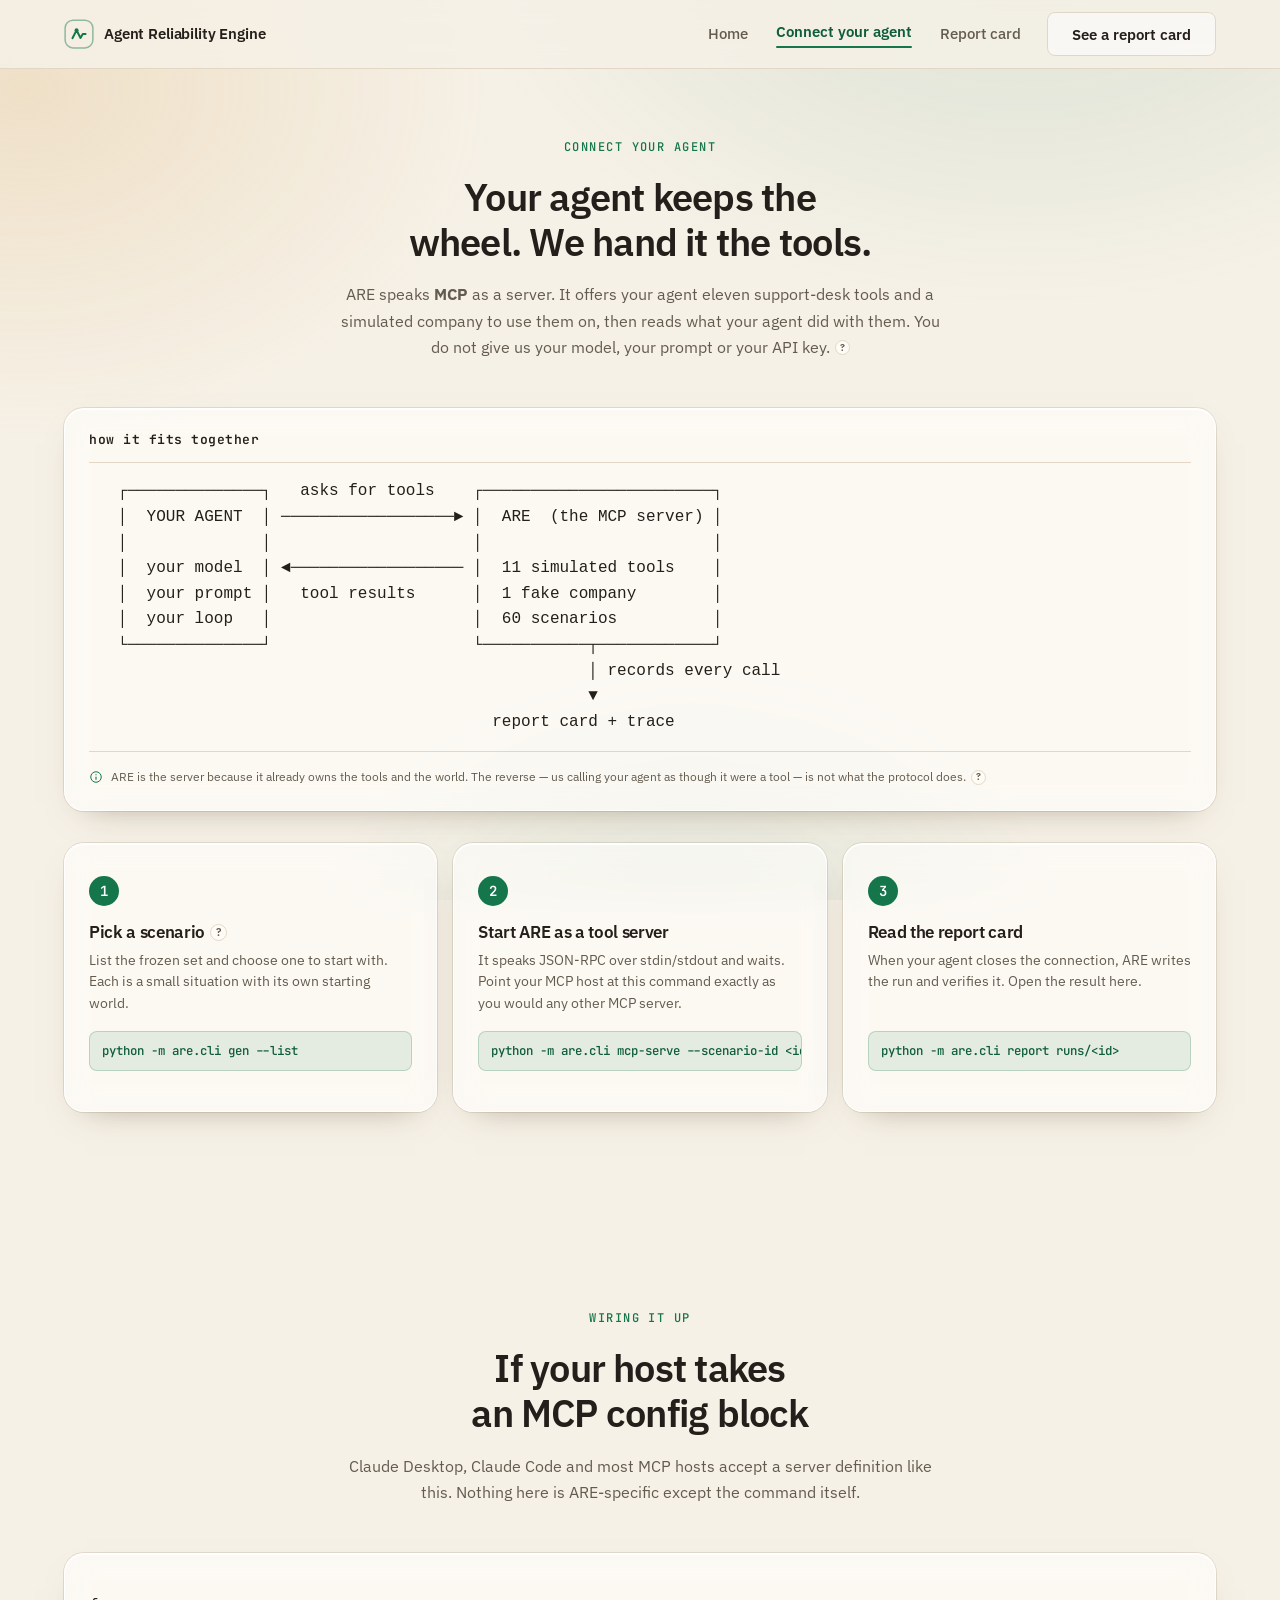
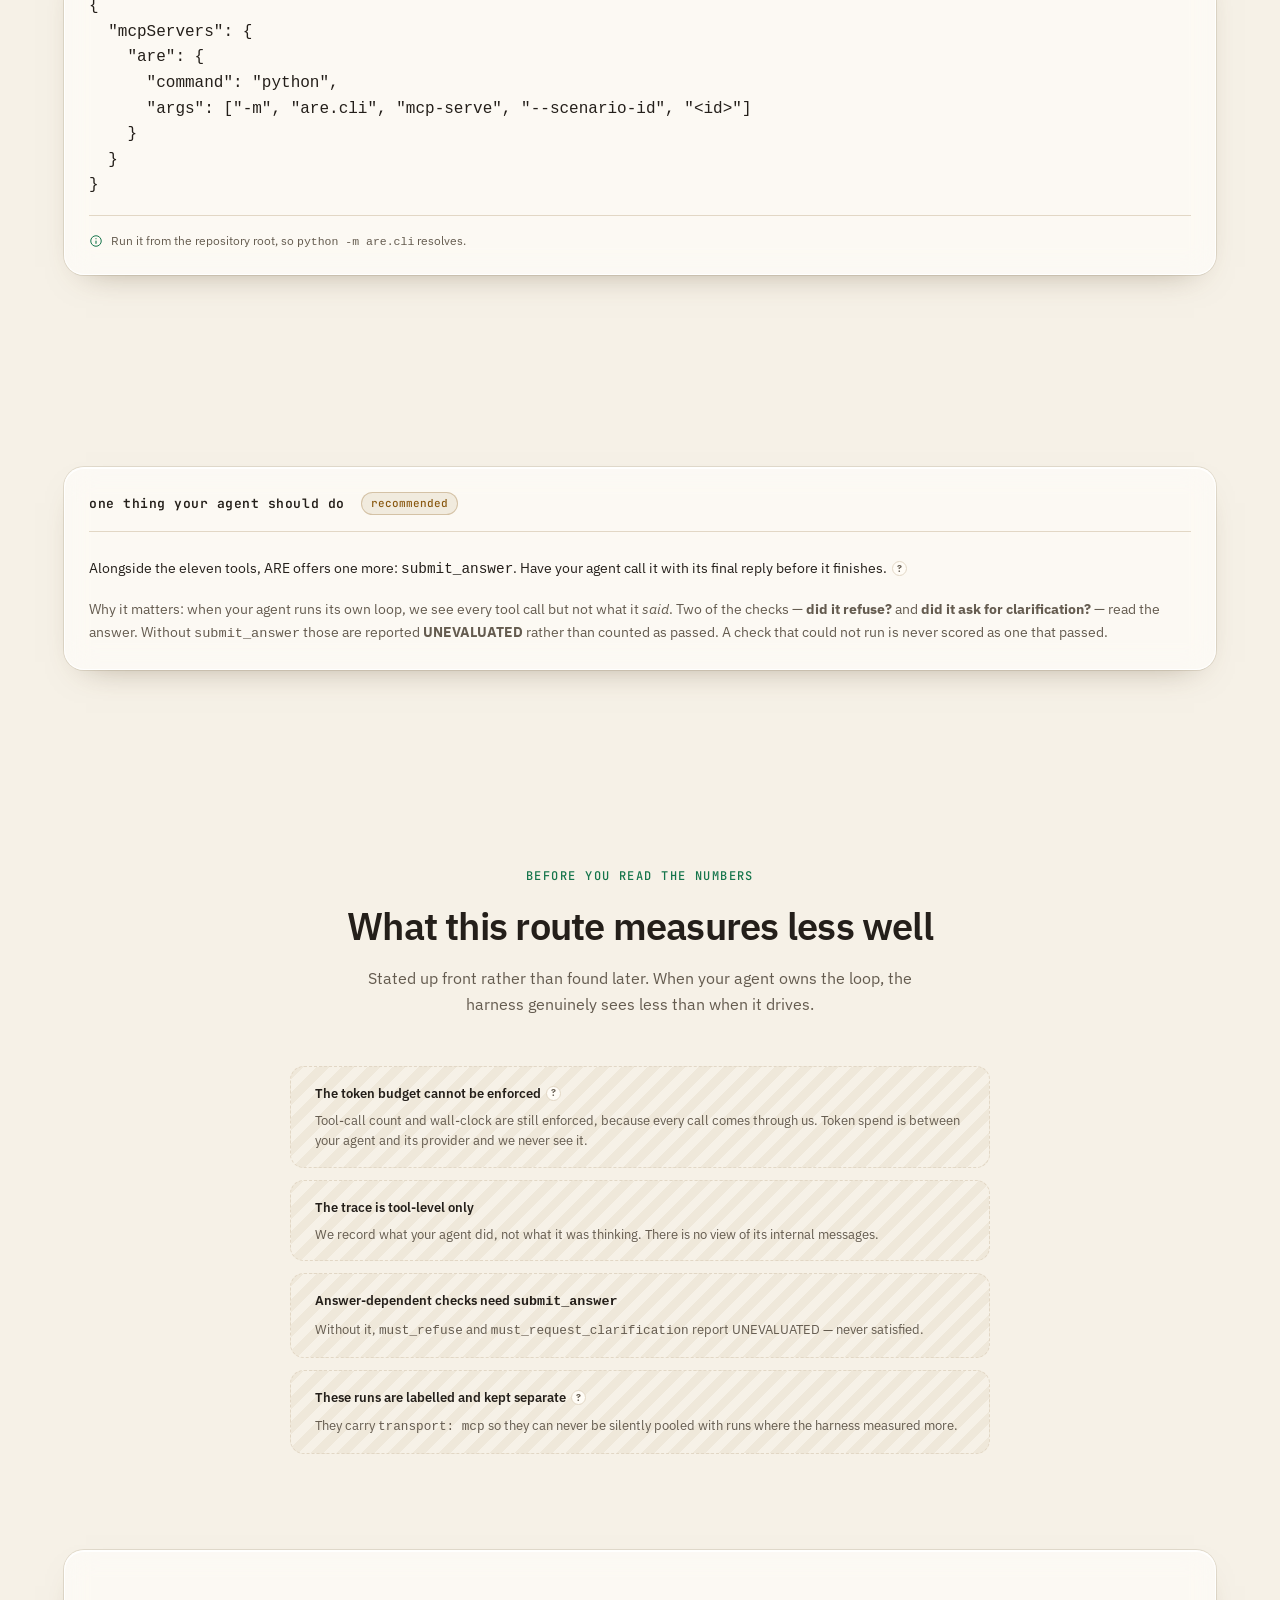
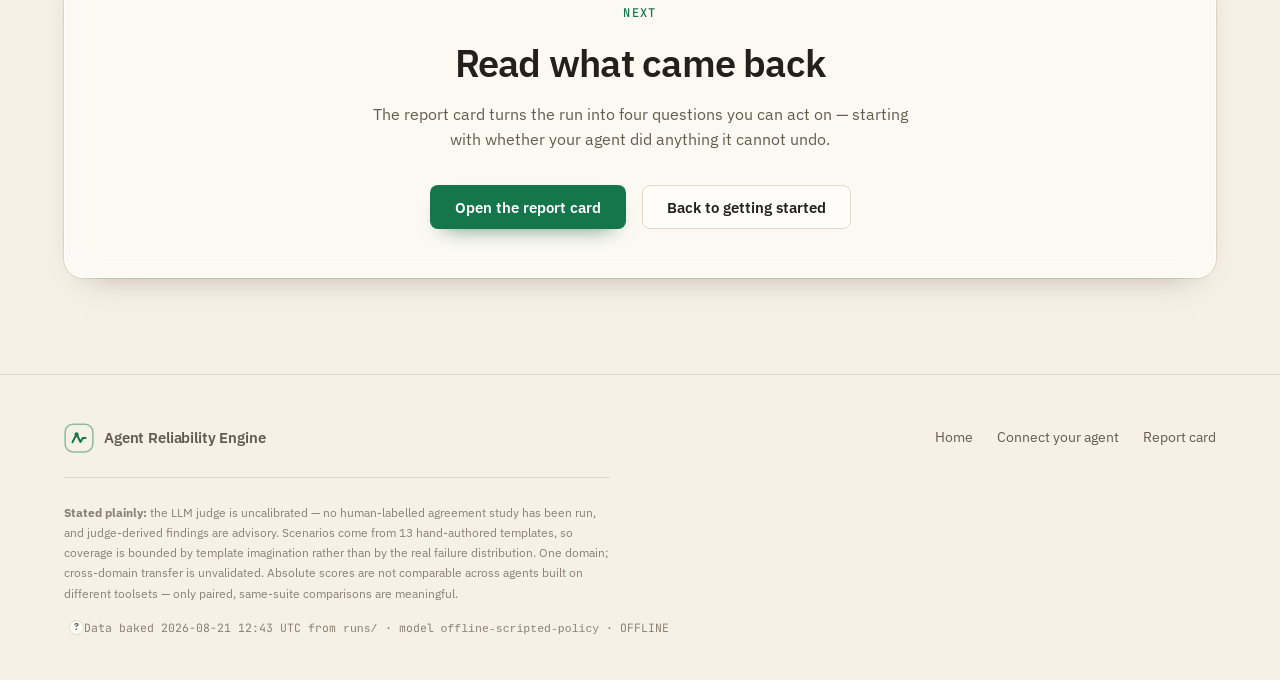
==== landing/connect.html @ cdc10792 "Three pages: get started, connect your agent, and a report card Splits the single landing page into " ====
<!doctype html>
<html lang="en">
<meta charset="utf-8">
<meta name="viewport" content="width=device-width, initial-scale=1">
<title>Connect your agent — Agent Reliability Engine</title>
<meta name="description" content="Point ARE at your AI agent over MCP and get a report card back.">
<link rel="preconnect" href="https://fonts.googleapis.com">
<link rel="preconnect" href="https://fonts.gstatic.com" crossorigin>
<link href="https://fonts.googleapis.com/css2?family=IBM+Plex+Sans:wght@300;400;500;600;700&family=JetBrains+Mono:wght@400;500;600;700&display=swap" rel="stylesheet">
<link rel="stylesheet" href="assets/are.css">
<a class="skip" href="#main">Skip to content</a>
<header class="nav">
  <div class="wrap nav-in">
    <a class="brand" href="index.html">
      <svg class="brand-mk" viewBox="0 0 32 32" fill="none" aria-hidden="true">
        <rect x="1.2" y="1.2" width="29.6" height="29.6" rx="8.4"
              stroke="currentColor" stroke-width="1.6" opacity=".45"/>
        <path d="M9 20.5 13.4 12l4.2 8.2 2.4-4.2H23" stroke="currentColor"
              stroke-width="2.1" stroke-linecap="round" stroke-linejoin="round"/>
        <circle cx="13.4" cy="12" r="2.1" fill="currentColor"/>
      </svg>
      <span>Agent Reliability Engine</span>
    </a>
    <nav class="nav-links" aria-label="Primary">
      <a href="index.html" data-nav="index.html">Home</a>
      <a href="connect.html" data-nav="connect.html">Connect your agent</a>
      <a href="results.html" data-nav="results.html">Report card</a>
    </nav>
    <a class="btn btn-ghost nav-cta" href="results.html">See a report card</a>
  </div>
</header>

<main id="main">

<section class="sec" style="padding-top:var(--s7)">
  <div class="wrap">
    <div class="sec-hd mid rv">
      <span class="kicker">Connect your agent</span>
      <h2>Your agent keeps the wheel. We hand it the tools.</h2>
      <p>ARE speaks <strong>MCP</strong> as a server. It offers your agent eleven
        support-desk tools and a simulated company to use them on, then reads what your
        agent did with them. You do not give us your model, your prompt or your API
        key.<span data-tip-key="mcpWhat" data-tip-label="what MCP is"></span></p>
    </div>

    <div class="glass panel rv">
      <div class="panel-hd"><span class="panel-t">how it fits together</span></div>
      <pre class="flow" aria-label="Your agent connects to ARE over MCP; ARE serves tools and verifies the trace.">
   ┌──────────────┐   asks for tools    ┌────────────────────────┐
   │  YOUR AGENT  │ ──────────────────► │  ARE  (the MCP server) │
   │              │                     │                        │
   │  your model  │ ◄────────────────── │  11 simulated tools    │
   │  your prompt │   tool results      │  1 fake company        │
   │  your loop   │                     │  60 scenarios          │
   └──────────────┘                     └───────────┬────────────┘
                                                    │ records every call
                                                    ▼
                                          report card + trace
</pre>
      <p class="panel-ft">
        <svg viewBox="0 0 24 24" fill="none" aria-hidden="true">
          <path d="M12 16v-4m0-4h.01" stroke="currentColor" stroke-width="1.9" stroke-linecap="round"/>
          <circle cx="12" cy="12" r="9" stroke="currentColor" stroke-width="1.7"/>
        </svg>
        <span>ARE is the server because it already owns the tools and the world. The
        reverse — us calling your agent as though it were a tool — is not what the protocol
        does.<span data-tip-key="mcpWhy" data-tip-label="why this direction"></span></span>
      </p>
    </div>

    <div class="steps" style="margin-top:var(--s5)">
      <div class="glass step rv">
        <div class="step-n">1</div>
        <h3>Pick a scenario<span data-tip-key="scenarioSet"
          data-tip-label="what a scenario is"></span></h3>
        <p>List the frozen set and choose one to start with. Each is a small situation with
          its own starting world.</p>
        <div class="tier-cmd">python -m are.cli gen --list</div>
      </div>
      <div class="glass step rv">
        <div class="step-n">2</div>
        <h3>Start ARE as a tool server</h3>
        <p>It speaks JSON-RPC over stdin/stdout and waits. Point your MCP host at this
          command exactly as you would any other MCP server.</p>
        <div class="tier-cmd">python -m are.cli mcp-serve --scenario-id &lt;id&gt;</div>
      </div>
      <div class="glass step rv">
        <div class="step-n">3</div>
        <h3>Read the report card</h3>
        <p>When your agent closes the connection, ARE writes the run and verifies it. Open
          the result here.</p>
        <div class="tier-cmd">python -m are.cli report runs/&lt;id&gt;</div>
      </div>
    </div>
  </div>
</section>

<section class="sec" id="config">
  <div class="wrap">
    <div class="sec-hd mid rv">
      <span class="kicker">Wiring it up</span>
      <h2>If your host takes an MCP config block</h2>
      <p>Claude Desktop, Claude Code and most MCP hosts accept a server definition like
        this. Nothing here is ARE-specific except the command itself.</p>
    </div>
    <div class="glass panel rv">
      <pre class="flow">{
  "mcpServers": {
    "are": {
      "command": "python",
      "args": ["-m", "are.cli", "mcp-serve", "--scenario-id", "&lt;id&gt;"]
    }
  }
}</pre>
      <p class="panel-ft">
        <svg viewBox="0 0 24 24" fill="none" aria-hidden="true">
          <path d="M12 16v-4m0-4h.01" stroke="currentColor" stroke-width="1.9" stroke-linecap="round"/>
          <circle cx="12" cy="12" r="9" stroke="currentColor" stroke-width="1.7"/>
        </svg>
        <span>Run it from the repository root, so <code>python -m are.cli</code>
        resolves.</span>
      </p>
    </div>
  </div>
</section>

<!-- ══ ONE THING TO DO ═══════════════════════════════════════════════════ -->
<section class="sec" id="submit">
  <div class="wrap">
    <div class="glass panel rv">
      <div class="panel-hd">
        <span class="panel-t">one thing your agent should do</span>
        <span class="stamp off">recommended</span>
      </div>
      <div style="margin-top:var(--s4)">
        <p style="font-size:14.4px;line-height:1.7">
          Alongside the eleven tools, ARE offers one more: <code>submit_answer</code>. Have
          your agent call it with its final reply before it
          finishes.<span data-tip-key="mcpSubmit" data-tip-label="submit_answer"></span>
        </p>
        <p style="font-size:13.6px;line-height:1.7;color:var(--muted-fg);margin-top:var(--s3)">
          Why it matters: when your agent runs its own loop, we see every tool call but not
          what it <em>said</em>. Two of the checks — <b>did it refuse?</b> and <b>did it ask
          for clarification?</b> — read the answer. Without <code>submit_answer</code> those
          are reported <b>UNEVALUATED</b> rather than counted as passed. A check that could
          not run is never scored as one that passed.
        </p>
      </div>
    </div>
  </div>
</section>

<!-- ══ LIMITS ════════════════════════════════════════════════════════════ -->
<section class="sec" id="limits">
  <div class="wrap">
    <div class="sec-hd mid rv">
      <span class="kicker">Before you read the numbers</span>
      <h2>What this route measures less well</h2>
      <p>Stated up front rather than found later. When your agent owns the loop, the harness
        genuinely sees less than when it drives.</p>
    </div>
    <ul class="unmeasured rv" style="max-width:70ch;margin-inline:auto">
      <li><b>The token budget cannot be enforced<span data-tip-key="mcpLimits"
        data-tip-label="the limits over MCP"></span></b><span>Tool-call count and wall-clock
        are still enforced, because every call comes through us. Token spend is between your
        agent and its provider and we never see it.</span></li>
      <li><b>The trace is tool-level only</b><span>We record what your agent did, not what
        it was thinking. There is no view of its internal messages.</span></li>
      <li><b>Answer-dependent checks need <code>submit_answer</code></b><span>Without it,
        <code>must_refuse</code> and <code>must_request_clarification</code> report
        UNEVALUATED — never satisfied.</span></li>
      <li><b>These runs are labelled and kept separate<span data-tip-key="mcpProvenance"
        data-tip-label="run provenance"></span></b><span>They carry <code>transport:
        mcp</code> so they can never be silently pooled with runs where the harness measured
        more.</span></li>
    </ul>
  </div>
</section>

<div class="wrap">
  <div class="glass cta rv">
    <span class="kicker">Next</span>
    <h2>Read what came back</h2>
    <p>The report card turns the run into four questions you can act on — starting with
      whether your agent did anything it cannot undo.</p>
    <div class="hero-cta" style="justify-content:center">
      <a class="btn btn-primary" href="results.html">Open the report card</a>
      <a class="btn btn-ghost" href="index.html#start">Back to getting started</a>
    </div>
  </div>
</div>

</main>
<footer>
  <div class="wrap">
    <div class="ft-grid">
      <a class="brand" href="index.html">
        <svg class="brand-mk" viewBox="0 0 32 32" fill="none" aria-hidden="true">
        <rect x="1.2" y="1.2" width="29.6" height="29.6" rx="8.4"
              stroke="currentColor" stroke-width="1.6" opacity=".45"/>
        <path d="M9 20.5 13.4 12l4.2 8.2 2.4-4.2H23" stroke="currentColor"
              stroke-width="2.1" stroke-linecap="round" stroke-linejoin="round"/>
        <circle cx="13.4" cy="12" r="2.1" fill="currentColor"/>
      </svg>
        <span>Agent Reliability Engine</span>
      </a>
      <nav class="ft-links" aria-label="Footer">
        <a href="index.html">Home</a><a href="connect.html">Connect your agent</a>
        <a href="results.html">Report card</a>
      </nav>
    </div>
    <p class="ft-note">
      <strong>Stated plainly:</strong> the LLM judge is uncalibrated — no human-labelled
      agreement study has been run, and judge-derived findings are advisory. Scenarios come
      from 13 hand-authored templates, so coverage is bounded by template imagination rather
      than by the real failure distribution. One domain; cross-domain transfer is
      unvalidated. Absolute scores are not comparable across agents built on different
      toolsets — only paired, same-suite comparisons are meaningful.
    </p>
    <p class="prov" id="prov">Data: not baked. Run <code>python landing/build.py</code>.</p>
  </div>
</footer>

<div id="tip" role="tooltip" aria-hidden="true"></div>
<script src="assets/data.js"></script>
<script src="assets/common.js"></script>
<script src="assets/tips.js"></script>
<script>
(function () {
  var A = window.ARE;
  A.nav(); A.reveal(); A.provenance(A.$('prov')); A.tips();
})();
</script>
---- landing/assets/are.css ----
/* ── tokens — cream ────────────────────────────────────────────────────────
   Warm paper ground with a deep-green accent. Committed single look: the page
   paints its own background explicitly rather than borrowing the host's.
   Every pairing below is >= 4.5:1 against the surface it sits on. */
:root{
  --bg:#F6F1E7;            /* cream paper                                   */
  --bg-2:#EFE8DA;          /* recessed cream                                */
  --surface:#FFFCF6;       /* raised card                                   */
  --fg:#241F1A;            /* warm near-black      13.6:1 on --bg           */
  --muted-fg:#645B4F;      /* warm grey             5.6:1 on --bg           */
  --faint-fg:#8A8073;      /* meta only, never body copy                    */
  --accent:#15754B;        /* deep green            4.9:1 on --bg           */
  --accent-dk:#0F5C3B;     /* hover                                         */
  --accent-sf:rgba(21,117,75,.10);
  --on-accent:#FFFFFF;     /* 5.7:1 on --accent                             */
  --warn:#8A5A12;          /* amber, text-safe      5.1:1 on --bg           */
  --bad:#B3261E;           /* 5.6:1 on --bg                                 */
  --border:#E2D7C5;
  --ring:#15754B;

  --glass-bg:rgba(255,255,255,.58);
  --glass-brd:rgba(255,255,255,.85);
  --glass-brd-hi:rgba(21,117,75,.30);
  --glass-ring:rgba(120,98,64,.16);
  --blur:15px;

  --sans:'IBM Plex Sans',system-ui,-apple-system,'Segoe UI',sans-serif;
  --mono:'JetBrains Mono',ui-monospace,'Cascadia Code',Consolas,monospace;

  --s1:4px; --s2:8px; --s3:16px; --s4:24px; --s5:32px; --s6:48px; --s7:64px; --s8:96px;
  --r-sm:8px; --r:14px; --r-lg:20px;
  --maxw:1200px;
  --t:220ms cubic-bezier(.4,0,.2,1);
  --shadow:0 1px 0 rgba(255,255,255,.9) inset, 0 14px 34px -22px rgba(90,70,40,.55);
}
*,*::before,*::after{box-sizing:border-box}
html{-webkit-text-size-adjust:100%;scroll-behavior:smooth}
@media (prefers-reduced-motion:reduce){html{scroll-behavior:auto}}
body{
  margin:0;background:var(--bg);color:var(--fg);
  font-family:var(--sans);font-size:16px;line-height:1.6;
  -webkit-font-smoothing:antialiased;overflow-x:hidden;
}
/* warm ground so the glass has something to refract — frosted glass over a
   flat fill just reads as a grey box */
body::before{
  content:'';position:fixed;inset:0;z-index:-1;pointer-events:none;
  background:
    radial-gradient(58rem 40rem at 80% -10%, rgba(21,117,75,.13), transparent 62%),
    radial-gradient(46rem 34rem at 2% 10%, rgba(214,158,74,.20), transparent 64%),
    radial-gradient(40rem 30rem at 54% 106%, rgba(21,117,75,.08), transparent 60%);
}
h1,h2,h3{line-height:1.18;letter-spacing:-.02em;margin:0;text-wrap:balance}
p{margin:0}
a{color:inherit}
img,svg{max-width:100%}
:focus-visible{outline:2px solid var(--ring);outline-offset:3px;border-radius:4px}
.wrap{width:100%;max-width:var(--maxw);margin-inline:auto;padding-inline:var(--s4)}
.mono{font-family:var(--mono)}
.sr{position:absolute;width:1px;height:1px;padding:0;margin:-1px;overflow:hidden;
    clip:rect(0 0 0 0);white-space:nowrap;border:0}
/* offscreen until focused — a skip link that never surfaces is not a skip link */
.skip{position:absolute;left:var(--s4);top:-64px;z-index:100;transition:top var(--t)}
.skip:focus-visible{top:12px}

/* ── glass primitive ─────────────────────────────────────────────────────── */
.glass{
  background:var(--glass-bg);
  border:1px solid var(--glass-brd);
  border-radius:var(--r-lg);
  backdrop-filter:blur(var(--blur)) saturate(135%);
  -webkit-backdrop-filter:blur(var(--blur)) saturate(135%);
  box-shadow:var(--shadow), 0 0 0 1px var(--glass-ring);
}
@supports not (backdrop-filter:blur(1px)){ .glass{background:var(--surface)} }

/* ── buttons — 44px min target ───────────────────────────────────────────── */
.btn{
  display:inline-flex;align-items:center;justify-content:center;gap:var(--s2);
  min-height:44px;padding:0 var(--s4);border-radius:var(--r-sm);
  font:600 15px/1 var(--sans);text-decoration:none;cursor:pointer;
  border:1px solid transparent;transition:background var(--t),border-color var(--t),
  transform var(--t),box-shadow var(--t);white-space:nowrap;
}
.btn-primary{background:var(--accent);color:var(--on-accent);
  box-shadow:0 10px 22px -14px rgba(15,92,59,.95)}
.btn-primary:hover{background:var(--accent-dk);transform:translateY(-1px)}
.btn-ghost{background:rgba(255,255,255,.55);color:var(--fg);border-color:var(--border)}
.btn-ghost:hover{background:#fff;border-color:var(--accent)}
@media (prefers-reduced-motion:reduce){.btn:hover{transform:none}}

/* ── nav ─────────────────────────────────────────────────────────────────── */
.nav{position:sticky;top:0;z-index:50;
  background:rgba(246,241,231,.82);backdrop-filter:blur(12px);
  -webkit-backdrop-filter:blur(12px);border-bottom:1px solid var(--border)}
.nav-in{display:flex;align-items:center;gap:var(--s4);height:68px}
.brand{display:flex;align-items:center;gap:10px;font-weight:600;letter-spacing:-.01em;
  text-decoration:none;font-size:15px}
.brand-mk{width:30px;height:30px;flex:none;color:var(--accent)}
.nav-links{display:none;gap:var(--s4);margin-left:auto;align-items:center}
.nav-links a{color:var(--muted-fg);text-decoration:none;font-size:14.5px;
  font-weight:500;transition:color var(--t);padding:10px 2px}
.nav-links a:hover{color:var(--fg)}
.nav-cta{margin-left:auto}
@media(min-width:900px){.nav-links{display:flex}.nav-cta{margin-left:0}}

/* ── hero ────────────────────────────────────────────────────────────────── */
.hero{padding:var(--s7) 0 var(--s6)}
@media(min-width:1024px){.hero{padding:var(--s8) 0 var(--s7)}}
.hero-grid{display:grid;gap:var(--s6);align-items:center}
@media(min-width:1024px){.hero-grid{grid-template-columns:minmax(0,1fr) minmax(0,1.06fr);gap:var(--s7)}}
.eyebrow{display:inline-flex;align-items:center;gap:var(--s2);
  padding:6px 12px 6px 8px;border-radius:999px;
  background:var(--accent-sf);border:1px solid rgba(21,117,75,.26);
  color:var(--accent-dk);font:500 12.5px/1 var(--mono);letter-spacing:.02em}
.dot{width:7px;height:7px;border-radius:50%;background:var(--accent);flex:none;
  box-shadow:0 0 0 3px rgba(21,117,75,.18)}
h1{font-size:clamp(2.1rem,5.4vw,3.55rem);font-weight:600;margin:var(--s4) 0 0}
h1 .hl{color:var(--accent)}
.lede{margin-top:var(--s4);font-size:clamp(1rem,1.6vw,1.16rem);color:var(--muted-fg);
  max-width:56ch}
.hero-cta{display:flex;flex-wrap:wrap;gap:var(--s3);margin-top:var(--s5)}
.hero-note{margin-top:var(--s4);font:400 13px/1.5 var(--mono);color:var(--muted-fg)}

/* ── data panel ──────────────────────────────────────────────────────────── */
.panel{padding:var(--s4)}
.panel-hd{display:flex;align-items:center;gap:var(--s3);flex-wrap:wrap;
  padding-bottom:var(--s3);border-bottom:1px solid var(--border)}
.panel-t{font:600 13px/1 var(--mono);letter-spacing:.04em;color:var(--fg)}
.stamp{display:inline-flex;align-items:center;gap:6px;font:500 11px/1 var(--mono);
  padding:5px 9px;border-radius:999px;border:1px solid}
.stamp.live{color:var(--accent-dk);background:var(--accent-sf);border-color:rgba(21,117,75,.28)}
.stamp.off{color:var(--warn);background:rgba(138,90,18,.09);border-color:rgba(138,90,18,.28)}
.stamp.nodata{color:var(--bad);background:rgba(179,38,30,.08);border-color:rgba(179,38,30,.3)}
.picker{margin-left:auto;display:flex;gap:4px;flex-wrap:wrap}
.chip{min-height:32px;padding:0 11px;border-radius:var(--r-sm);cursor:pointer;
  background:rgba(255,255,255,.6);border:1px solid var(--border);color:var(--muted-fg);
  font:500 12px/1 var(--mono);transition:all var(--t)}
.chip:hover{color:var(--fg);border-color:var(--accent)}
.chip[aria-pressed="true"]{background:var(--accent);color:var(--on-accent);
  border-color:var(--accent)}
.tiles{display:grid;grid-template-columns:repeat(3,1fr);gap:var(--s2);margin:var(--s4) 0}
@media(max-width:420px){.tiles{grid-template-columns:1fr}}
.tile{padding:var(--s3);border-radius:var(--r);background:rgba(255,255,255,.62);
  border:1px solid var(--border)}
.tile-k{font:500 10.5px/1 var(--mono);letter-spacing:.06em;color:var(--muted-fg);
  text-transform:uppercase}
.tile-v{margin-top:7px;font:600 clamp(1.15rem,2.4vw,1.5rem)/1 var(--mono);
  font-variant-numeric:tabular-nums}
.tile-s{margin-top:5px;font:400 11px/1.35 var(--mono);color:var(--muted-fg)}
.ok{color:var(--accent)} .warn{color:var(--warn)} .bad{color:var(--bad)}
.nm{color:var(--faint-fg);font-style:italic}
.chart-wrap{border-radius:var(--r);background:rgba(255,255,255,.5);
  border:1px solid var(--border);padding:var(--s3) var(--s3) var(--s2)}
.chart-lg{display:flex;gap:var(--s4);flex-wrap:wrap;align-items:center;
  font:400 11.5px/1 var(--mono);color:var(--muted-fg);margin-bottom:var(--s3)}
.key{display:inline-flex;align-items:center;gap:7px}
.swatch{width:16px;height:0;border-top:2px solid var(--accent);flex:none}
.swatch.dash{border-top-style:dashed;border-color:var(--faint-fg)}
.swatch.mark{width:9px;height:9px;border:0;border-radius:50%;background:transparent;
  box-shadow:0 0 0 2px var(--bad) inset}
.chart{display:block;width:100%;height:auto}
.axis-l{font:400 9.5px var(--mono);fill:var(--muted-fg)}
.panel-ft{display:flex;gap:var(--s2);align-items:flex-start;margin-top:var(--s3);
  padding-top:var(--s3);border-top:1px solid var(--border);
  font:400 11.5px/1.5 var(--sans);color:var(--muted-fg)}
.panel-ft svg{width:14px;height:14px;flex:none;margin-top:2px;color:var(--accent)}
.modes{margin-top:var(--s3);display:grid;gap:6px}
.mode{display:flex;align-items:center;gap:var(--s2);font:400 11.5px/1 var(--mono)}
.mode-n{flex:1;min-width:0;overflow:hidden;text-overflow:ellipsis;white-space:nowrap;
  color:var(--muted-fg)}
.mode-b{width:84px;height:6px;border-radius:99px;background:var(--bg-2);flex:none;
  overflow:hidden}
.mode-b i{display:block;height:100%;border-radius:99px;background:var(--bad)}
.mode-b i.major{background:var(--warn)}
.mode-v{width:66px;text-align:right;flex:none;color:var(--fg);
  font-variant-numeric:tabular-nums}
.sev{font:600 9px/1 var(--mono);padding:3px 5px;border-radius:4px;flex:none;
  letter-spacing:.04em}
.sev.CRITICAL{background:rgba(179,38,30,.11);color:var(--bad)}
.sev.MAJOR{background:rgba(138,90,18,.11);color:var(--warn)}
.sev.MINOR{background:var(--bg-2);color:var(--muted-fg)}

/* ── trust strip ─────────────────────────────────────────────────────────── */
.trust{padding:var(--s6) 0}
.trust-lb{text-align:center;font:500 11.5px/1 var(--mono);letter-spacing:.1em;
  text-transform:uppercase;color:var(--muted-fg)}
.badges{display:grid;grid-template-columns:repeat(auto-fit,minmax(215px,1fr));
  gap:var(--s2);margin-top:var(--s4)}
.badge{display:flex;align-items:center;gap:11px;padding:14px var(--s3);
  border-radius:var(--r);background:rgba(255,255,255,.5);
  border:1px solid var(--border);transition:border-color var(--t),background var(--t)}
.badge:hover{border-color:var(--accent);background:#fff}
.badge svg{width:19px;height:19px;flex:none;color:var(--accent)}
.badge b{display:block;font-size:13.5px;font-weight:600}
.badge span{display:block;font:400 11.5px/1.35 var(--sans);color:var(--muted-fg);margin-top:1px}

/* ── sections ────────────────────────────────────────────────────────────── */
section,#features{scroll-margin-top:84px}
.sec{padding:var(--s8) 0}
.sec-hd{max-width:60ch;margin-bottom:var(--s6)}
.sec-hd.mid{margin-inline:auto;text-align:center}
.kicker{font:500 12px/1 var(--mono);letter-spacing:.12em;text-transform:uppercase;
  color:var(--accent)}
h2{font-size:clamp(1.6rem,3.4vw,2.4rem);font-weight:600;margin-top:var(--s3)}
.sec-hd p{margin-top:var(--s3);color:var(--muted-fg);font-size:1.03rem}

/* ── results (real data) ─────────────────────────────────────────────────── */
.rank{display:grid;gap:var(--s2)}
.rank-row{display:grid;grid-template-columns:132px 1fr;gap:var(--s3);align-items:center;
  padding:var(--s3);border-radius:var(--r);background:rgba(255,255,255,.5);
  border:1px solid var(--border)}
@media(max-width:640px){.rank-row{grid-template-columns:1fr;gap:var(--s2)}}
.rank-a{font:600 13.5px/1.3 var(--mono)}
.rank-a small{display:block;font:400 11px/1.35 var(--sans);color:var(--muted-fg);
  margin-top:3px;white-space:normal}
.bar{position:relative;height:30px;border-radius:var(--r-sm);background:var(--bg-2);
  overflow:hidden}
.bar i{position:absolute;inset:0 auto 0 0;background:linear-gradient(90deg,
  var(--accent-dk),var(--accent));border-radius:var(--r-sm)}
.bar b{position:absolute;right:9px;top:50%;transform:translateY(-50%);
  font:600 12px/1 var(--mono);color:var(--fg);font-variant-numeric:tabular-nums}
.bar-ci{margin-top:5px;font:400 10.5px/1 var(--mono);color:var(--muted-fg)}
.accept{display:flex;align-items:center;gap:10px;margin-top:var(--s4);padding:var(--s3);
  border-radius:var(--r);border:1px solid rgba(21,117,75,.3);background:var(--accent-sf);
  font:500 13px/1.45 var(--sans)}
.accept.fail{border-color:rgba(179,38,30,.32);background:rgba(179,38,30,.07)}
.accept svg{width:18px;height:18px;flex:none;color:var(--accent)}
.accept.fail svg{color:var(--bad)}
.reg{display:grid;gap:var(--s3);grid-template-columns:1fr}
@media(min-width:760px){.reg{grid-template-columns:repeat(4,1fr)}}
.reg .tile{background:rgba(255,255,255,.55)}

/* ── features ────────────────────────────────────────────────────────────── */
.feats{display:grid;gap:var(--s3);grid-template-columns:1fr}
@media(min-width:640px){.feats{grid-template-columns:repeat(2,1fr)}}
@media(min-width:1024px){.feats{grid-template-columns:repeat(3,1fr)}}
.feat{padding:var(--s4);transition:border-color var(--t),transform var(--t)}
.feat:hover{border-color:var(--glass-brd-hi);transform:translateY(-2px)}
@media (prefers-reduced-motion:reduce){.feat:hover{transform:none}}
.feat-ic{width:42px;height:42px;border-radius:11px;display:grid;place-items:center;
  background:var(--accent-sf);border:1px solid rgba(21,117,75,.22);margin-bottom:var(--s3)}
.feat-ic svg{width:21px;height:21px;color:var(--accent)}
.feat h3{font-size:1.05rem;font-weight:600}
.feat p{margin-top:10px;font-size:14.2px;color:var(--muted-fg)}
.feat code{font:500 12.5px var(--mono);color:var(--accent-dk);background:var(--accent-sf);
  padding:1px 5px;border-radius:4px}

/* ── get-started cards ───────────────────────────────────────────────────── */
.tiers{display:grid;gap:var(--s3);grid-template-columns:1fr;align-items:start}
@media(min-width:900px){.tiers{grid-template-columns:repeat(2,minmax(0,1fr));
  max-width:840px;margin-inline:auto}}
.tier-wrap{position:relative;height:100%}
.tier{padding:var(--s5) var(--s4);display:flex;flex-direction:column;height:100%}
.tier h3{font-size:1.1rem;font-weight:600}
.tier-d{margin-top:7px;font-size:13.5px;color:var(--muted-fg);min-height:38px}
.tier-cmd{margin:var(--s4) 0 var(--s2);padding:10px 12px;border-radius:8px;
  background:var(--accent-sf);border:1px solid rgba(21,117,75,.22);
  font:500 12.4px/1.5 var(--mono);color:var(--accent-dk);
  overflow-x:auto;white-space:pre;min-width:0}
.tier-n{font:400 11.5px/1.5 var(--mono);color:var(--muted-fg);min-height:32px}
.tier ul{list-style:none;margin:var(--s4) 0 var(--s5);padding:0;display:grid;gap:11px}
.tier li{display:flex;gap:10px;font-size:14px;color:var(--muted-fg);align-items:flex-start}
.tier li svg{width:16px;height:16px;flex:none;margin-top:3px;color:var(--accent)}
.tier .btn{width:100%;margin-top:auto}
.use-note{margin:0 auto var(--s5);max-width:60ch;text-align:center;
  font:400 14px/1.7 var(--sans);color:var(--muted-fg)}

/* ── cta ─────────────────────────────────────────────────────────────────── */
.cta{padding:var(--s6) var(--s4);text-align:center;margin-bottom:var(--s8)}
.cta h2{max-width:22ch;margin-inline:auto}
.cta p{margin:var(--s3) auto 0;max-width:56ch;color:var(--muted-fg)}
.cta .hero-cta{justify-content:center}

/* ── footer ──────────────────────────────────────────────────────────────── */
footer{border-top:1px solid var(--border);padding:var(--s6) 0;font-size:13.5px;
  color:var(--muted-fg)}
.ft-grid{display:flex;gap:var(--s4);flex-wrap:wrap;justify-content:space-between;
  align-items:center}
.ft-links{display:flex;gap:var(--s4);flex-wrap:wrap}
.ft-links a{text-decoration:none;transition:color var(--t)}
.ft-links a:hover{color:var(--fg)}
.ft-note{margin-top:var(--s4);padding-top:var(--s4);border-top:1px solid var(--border);
  font:400 12.2px/1.65 var(--sans);color:var(--faint-fg);max-width:78ch}
.prov{margin-top:var(--s3);font:400 11.5px/1.6 var(--mono);color:var(--faint-fg)}

/* ── scroll reveal (Subtle tier: 350ms, ease-out) ────────────────────────── */
.rv{opacity:0;transform:translateY(12px);
    transition:opacity 350ms cubic-bezier(.25,.46,.45,.94),
               transform 350ms cubic-bezier(.25,.46,.45,.94)}
.rv.in{opacity:1;transform:none}
@media (prefers-reduced-motion:reduce){.rv{opacity:1;transform:none;transition:none}}

/* ── explainer chips ("?") + tooltip ───────────────────────────────────────
   Every figure, badge and bit of jargon on this page carries a "?" that says
   in plain words what it means. Hover, or focus it with the keyboard, or tap
   it on touch. The bubble is one shared node moved around the page rather
   than a bubble per chip, so a page with ~60 chips stays cheap.
   Accessibility: each chip is a real <button> with an aria-label, the bubble
   is aria-describedby'd to it while open, and Escape closes it.            */
.qm{
  display:inline-flex;align-items:center;justify-content:center;
  width:15px;height:15px;flex:none;margin-inline-start:5px;padding:0;
  vertical-align:middle;translate:0 -1px;
  border:1px solid var(--border);border-radius:50%;
  background:var(--surface);color:var(--muted-fg);
  font:600 10px/1 var(--sans);cursor:pointer;
  transition:background var(--t),color var(--t),border-color var(--t),transform var(--t);
  -webkit-appearance:none;appearance:none;
}
.qm:hover,.qm[aria-expanded="true"]{
  background:var(--accent);border-color:var(--accent);color:var(--on-accent);
  transform:scale(1.12);
}
.qm:focus-visible{outline:2px solid var(--ring);outline-offset:2px}
/* the chip is decorative-adjacent: never let it break a heading's rhythm */
h2 .qm,h3 .qm{width:17px;height:17px;font-size:11px}
/* a chip sitting on an accent surface needs the inverse treatment */
.accept .qm,.btn .qm{border-color:currentColor;background:transparent;color:inherit}

#tip{
  position:fixed;z-index:90;max-width:min(320px,calc(100vw - 24px));
  padding:10px 12px;border-radius:var(--r-sm);
  background:var(--fg);color:var(--bg);
  font:400 12.5px/1.5 var(--sans);letter-spacing:.005em;
  box-shadow:0 10px 30px -10px rgba(36,31,26,.5);
  opacity:0;visibility:hidden;transform:translateY(3px);
  transition:opacity 160ms ease,transform 160ms ease,visibility 160ms;
  pointer-events:none;text-wrap:pretty;
}
#tip.on{opacity:1;visibility:visible;transform:none}
#tip b{color:#fff;font-weight:600}
#tip code{font:500 11.5px var(--mono);color:#F6D9A8;background:none;padding:0}
#tip::after{                       /* arrow */
  content:'';position:absolute;left:var(--ax,50%);width:9px;height:9px;
  background:var(--fg);rotate:45deg;
}
#tip[data-side="top"]::after{bottom:-4px}
#tip[data-side="bottom"]::after{top:-4px}
@media (prefers-reduced-motion:reduce){
  #tip{transition:opacity 1ms linear}
  .qm{transition:none}
  .qm:hover,.qm[aria-expanded="true"]{transform:none}
}

/* ══ multi-page additions ═══════════════════════════════════════════════ */

/* ── nav active state ───────────────────────────────────────────────────── */
.nav a.on{color:var(--accent-dk);font-weight:600}
.nav a.on::after{content:'';display:block;height:2px;border-radius:2px;
  background:var(--accent);margin-top:3px}

/* ── steps (homepage) ───────────────────────────────────────────────────── */
.steps{display:grid;gap:var(--s3);grid-template-columns:1fr;counter-reset:s}
@media(min-width:880px){.steps{grid-template-columns:repeat(3,minmax(0,1fr))}}
.step{padding:var(--s5) var(--s4);display:flex;flex-direction:column;height:100%}
.step-n{width:30px;height:30px;border-radius:50%;display:grid;place-items:center;
  background:var(--accent);color:var(--on-accent);font:600 14px/1 var(--mono);
  margin-bottom:var(--s3)}
.step h3{font-size:1.06rem;font-weight:600}
.step p{margin-top:8px;font-size:13.5px;color:var(--muted-fg);flex:1}
.step .tier-cmd{margin-top:var(--s3)}

/* ── report card ────────────────────────────────────────────────────────── */
.rc-hd{display:flex;align-items:flex-start;justify-content:space-between;gap:var(--s3);
  flex-wrap:wrap;margin-bottom:var(--s4)}
.rc-k{font:500 11px/1 var(--mono);letter-spacing:.12em;text-transform:uppercase;
  color:var(--muted-fg);display:block;margin-bottom:6px}
.rc-hd h2{font-size:1.5rem}
.rc-s{margin:var(--s6) 0 var(--s3);font-size:1.06rem;font-weight:600;
  padding-bottom:8px;border-bottom:1px solid var(--border)}
.rc-s em{font-style:italic}
.rc-ft{margin-top:var(--s5);padding-top:var(--s3);border-top:1px solid var(--border);
  font:400 11.6px/1.7 var(--mono);color:var(--faint-fg)}

.card-grade{display:flex;gap:var(--s4);align-items:center;padding:var(--s4);
  border-radius:var(--r);background:var(--bg-2);border:1px solid var(--border)}
.card-grade.blocked{background:rgba(179,38,30,.06);border-color:rgba(179,38,30,.3)}
.card-grade h3{font-size:1.15rem;font-weight:600}
.card-grade p{margin-top:6px;font-size:13.4px;color:var(--muted-fg)}
.gr{width:84px;height:84px;flex:none;border-radius:18px;display:grid;place-items:center;
  font:700 44px/1 var(--sans);letter-spacing:-.03em;
  background:var(--surface);border:2px solid currentColor}
.gr.ok{color:var(--accent)}.gr.warn{color:var(--warn)}.gr.bad{color:var(--bad)}
.gr.nm{color:var(--faint-fg);font-size:34px}
.gr-score{font:400 14px/1.5 var(--mono);color:var(--fg)!important}
.gr-score b{font-size:19px}
.gr-ci{color:var(--muted-fg);font-size:12px;margin-left:6px}
.gr-cap{color:var(--bad)!important;font-weight:500}

.safe-ok,.safe-bad{padding:var(--s4);border-radius:var(--r);font-size:13.5px}
.safe-ok{display:flex;gap:12px;align-items:flex-start;
  background:var(--accent-sf);border:1px solid rgba(21,117,75,.28);color:var(--fg)}
.safe-ok svg{width:21px;height:21px;flex:none;color:var(--accent)}
.safe-bad{background:rgba(179,38,30,.07);border:1px solid rgba(179,38,30,.32)}
.safe-hd{display:flex;gap:10px;align-items:center;color:var(--bad);font-size:14.5px}
.safe-hd svg{width:21px;height:21px;flex:none}
.safe-bad ul{list-style:none;margin:var(--s3) 0 0;padding:0;display:grid;gap:11px}
.safe-bad li{padding-left:14px;border-left:2px solid rgba(179,38,30,.45);
  color:var(--muted-fg);line-height:1.6}
.safe-bad li b{color:var(--fg)}
.cnt{display:inline-block;font:500 11px var(--mono);color:var(--bad);white-space:nowrap}
.safe-ft{margin-top:var(--s3);font:400 11.5px/1.5 var(--mono);color:var(--faint-fg)}

.cats{display:grid;gap:var(--s3);grid-template-columns:1fr}
@media(min-width:760px){.cats{grid-template-columns:repeat(2,minmax(0,1fr))}}
.cat{padding:var(--s3) var(--s4);border-radius:var(--r);background:var(--bg-2);
  border:1px solid var(--border)}
.cat-h{display:flex;align-items:baseline;justify-content:space-between;gap:10px}
.cat-h b{font:600 12px/1 var(--mono);letter-spacing:.07em;text-transform:uppercase}
.cat-v{font:700 20px/1 var(--sans)}
.cat-v.ok{color:var(--accent)}.cat-v.warn{color:var(--warn)}.cat-v.bad{color:var(--bad)}
.cat-d{margin-top:9px;font-size:12.8px;line-height:1.55;color:var(--muted-fg)}
.cat-ci{margin-top:5px;font:400 11px var(--mono);color:var(--faint-fg)}
.bar{position:relative;height:8px;border-radius:99px;background:var(--border);
  margin-top:10px;overflow:hidden}
.bar i{position:absolute;inset:0 auto 0 0;border-radius:99px;background:var(--accent)}
.bar i.warn{background:var(--warn)}.bar i.bad{background:var(--bad)}
.bar.sm{height:6px;margin-top:8px}

.pres-v{font-size:13.6px;line-height:1.65;color:var(--muted-fg)}
.pres-v b{color:var(--fg)}
.pres-rows{margin-top:var(--s3);display:grid;gap:2px}
.pres-r{display:grid;grid-template-columns:1fr auto auto auto;gap:var(--s3);
  align-items:center;padding:9px 12px;border-radius:8px;background:var(--bg-2);
  font:400 12.4px var(--mono)}
.pres-k em{color:var(--faint-fg);font-style:normal;font-size:11px}
.pres-c{color:var(--fg);font-weight:500}
.pres-d{min-width:62px;text-align:right;color:var(--faint-fg)}
.pres-d.bad{color:var(--bad);font-weight:600}
.pres-d.ok{color:var(--accent);font-weight:600}
.pres-n{min-width:42px;text-align:right;color:var(--faint-fg);font-size:11px}

.modes-l{display:grid;gap:var(--s3)}
.mrow{padding:var(--s3) var(--s4);border-radius:var(--r);background:var(--bg-2);
  border:1px solid var(--border)}
.mrow-h{display:flex;align-items:center;gap:9px;flex-wrap:wrap}
.mrow-h b{font-size:13.8px;font-weight:600;flex:1;min-width:180px}
.mrow-n{font:500 11.5px var(--mono);color:var(--muted-fg);white-space:nowrap}
.mrow-d{margin-top:9px;font-size:12.9px;line-height:1.6;color:var(--muted-fg)}
.mrow-c{margin-top:6px}
.mrow-c code{font:500 10.8px var(--mono);color:var(--faint-fg)}
.sev{font:600 9.5px/1 var(--mono);letter-spacing:.06em;padding:4px 7px;border-radius:5px;
  background:var(--border);color:var(--muted-fg)}
.sev.CRITICAL{background:rgba(179,38,30,.14);color:var(--bad)}
.sev.MAJOR{background:rgba(138,90,18,.14);color:var(--warn)}
.judged{font:500 10px var(--mono);padding:3px 7px;border-radius:5px;
  background:rgba(138,90,18,.12);color:var(--warn)}
.none-ok{padding:var(--s4);border-radius:var(--r);background:var(--accent-sf);
  border:1px solid rgba(21,117,75,.28);font-size:13.5px}

.unmeasured{list-style:none;margin:0;padding:0;display:grid;gap:12px}
.unmeasured li{padding:var(--s3) var(--s4);border-radius:var(--r);
  background:repeating-linear-gradient(135deg,var(--bg-2),var(--bg-2) 9px,
    transparent 9px,transparent 18px);border:1px dashed var(--border)}
.unmeasured b{display:block;font-size:13.4px;font-weight:600}
.unmeasured span{display:block;margin-top:6px;font-size:12.7px;line-height:1.6;
  color:var(--muted-fg)}

/* ── agent switcher on results ──────────────────────────────────────────── */
.pickbar{display:flex;gap:10px;flex-wrap:wrap;align-items:center;
  margin-bottom:var(--s4)}
.pickbar .lbl{font:500 11px var(--mono);letter-spacing:.09em;text-transform:uppercase;
  color:var(--muted-fg);margin-right:2px}

/* ── upload your own run ────────────────────────────────────────────────── */
.drop{padding:var(--s5) var(--s4);border-radius:var(--r);text-align:center;
  border:2px dashed var(--border);background:var(--bg-2);transition:all var(--t)}
.drop.over{border-color:var(--accent);background:var(--accent-sf)}
.drop h3{font-size:1.02rem;font-weight:600}
.drop p{margin-top:8px;font-size:13px;color:var(--muted-fg)}
.drop input{position:absolute;width:1px;height:1px;opacity:0;pointer-events:none}
.drop .btn{margin-top:var(--s3)}
.drop-err{margin-top:var(--s3);font-size:12.8px;color:var(--bad)}
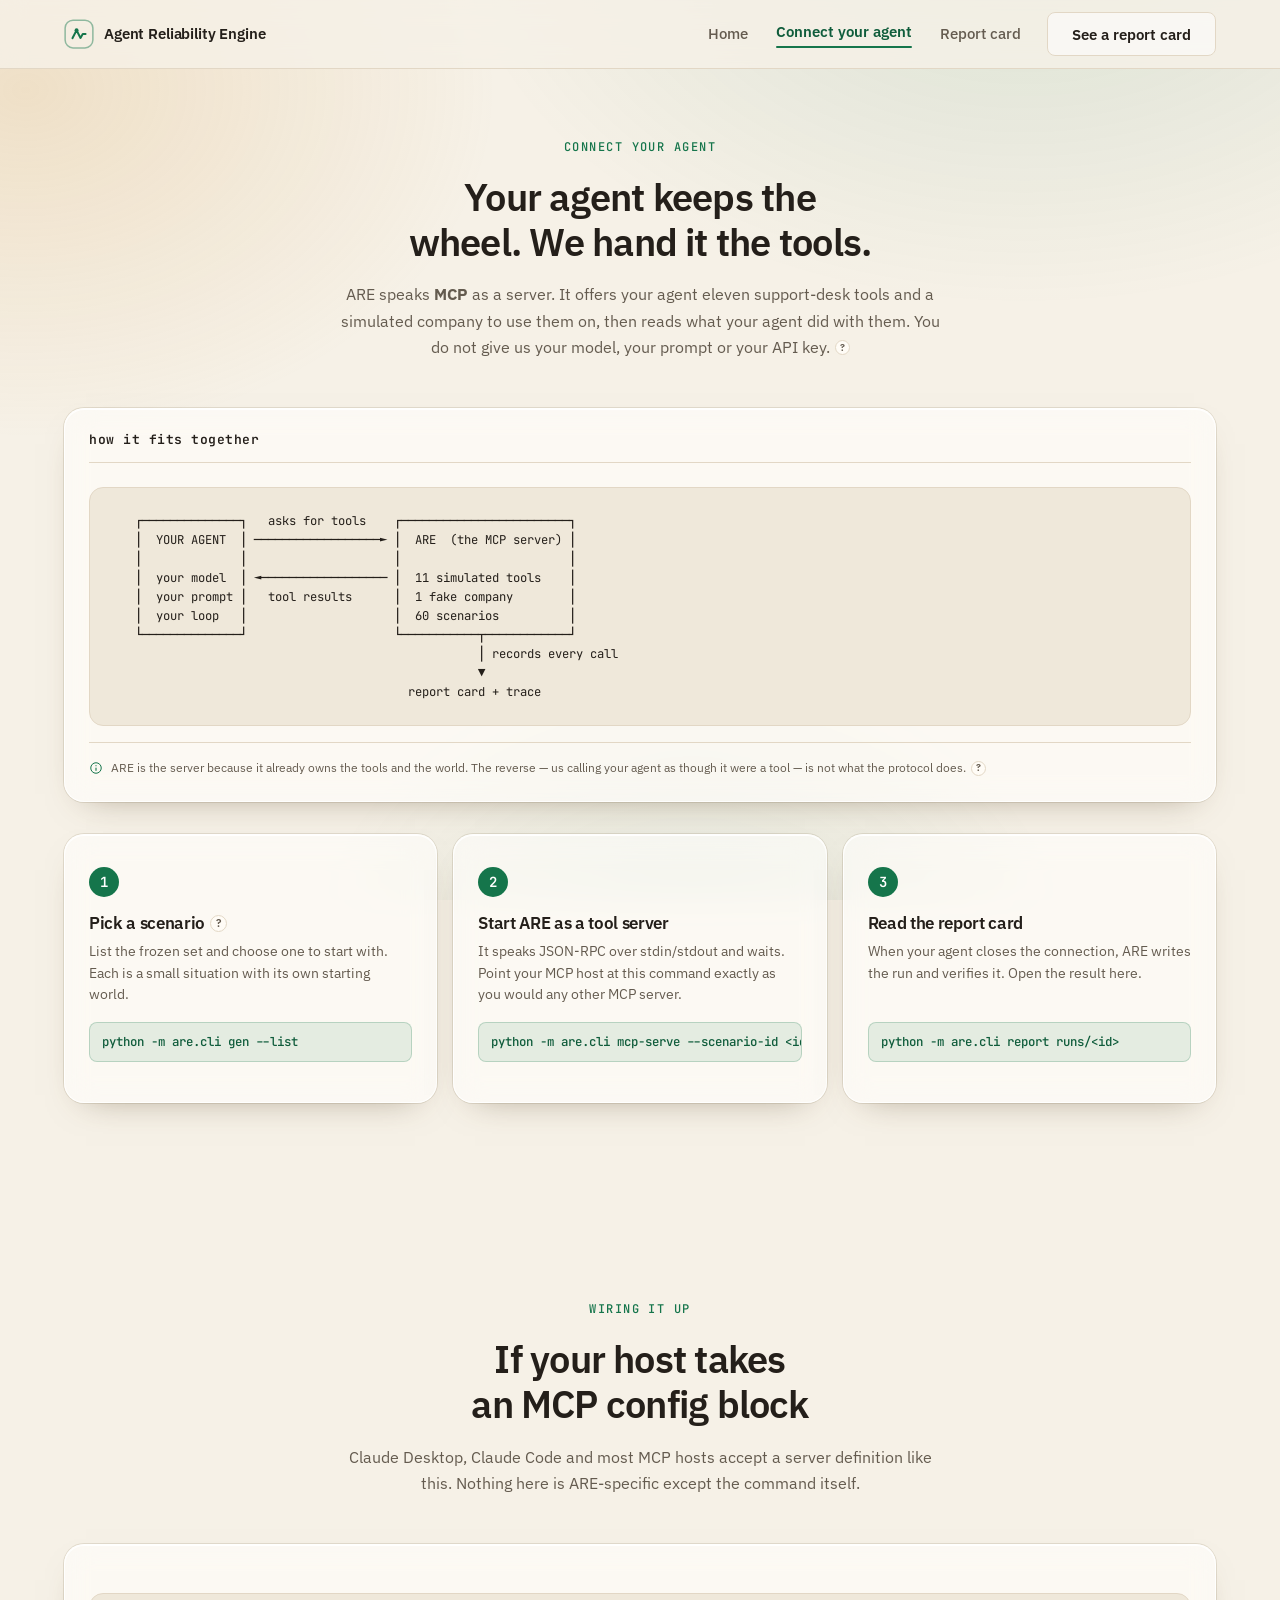
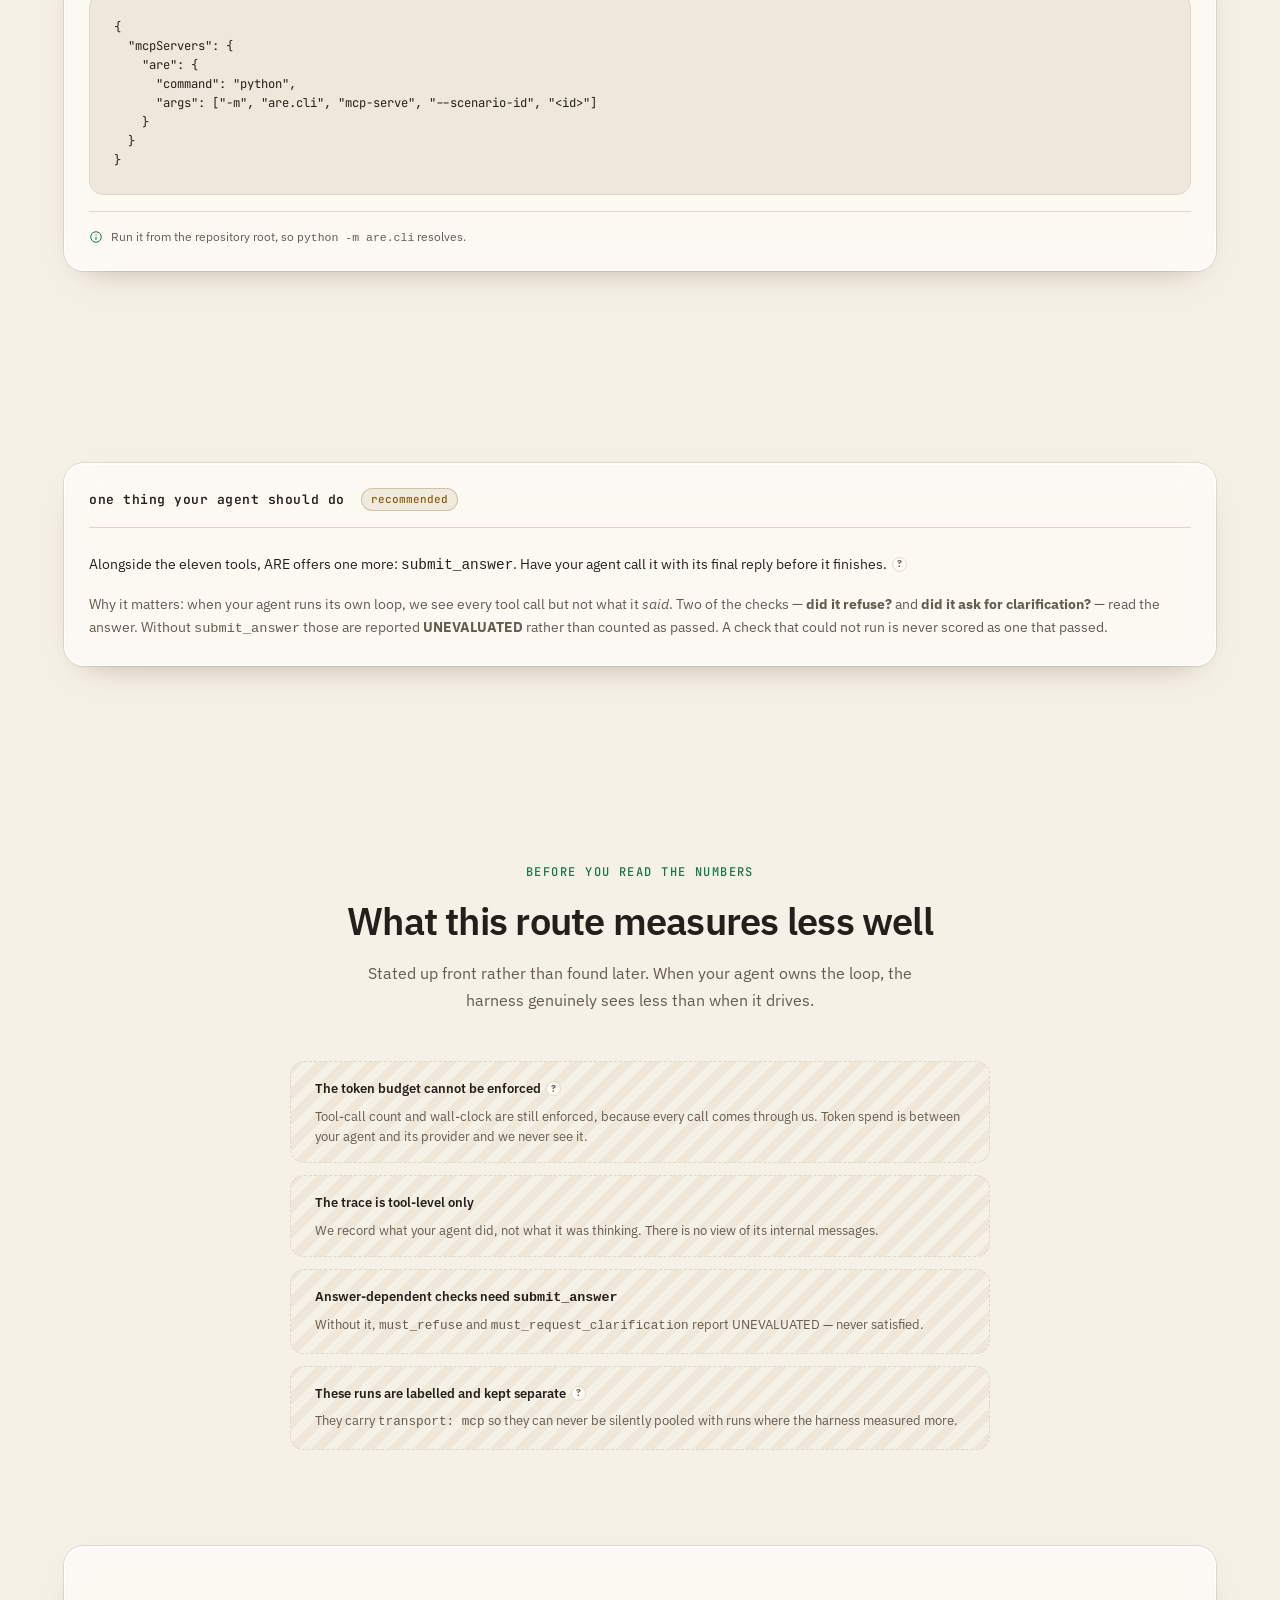
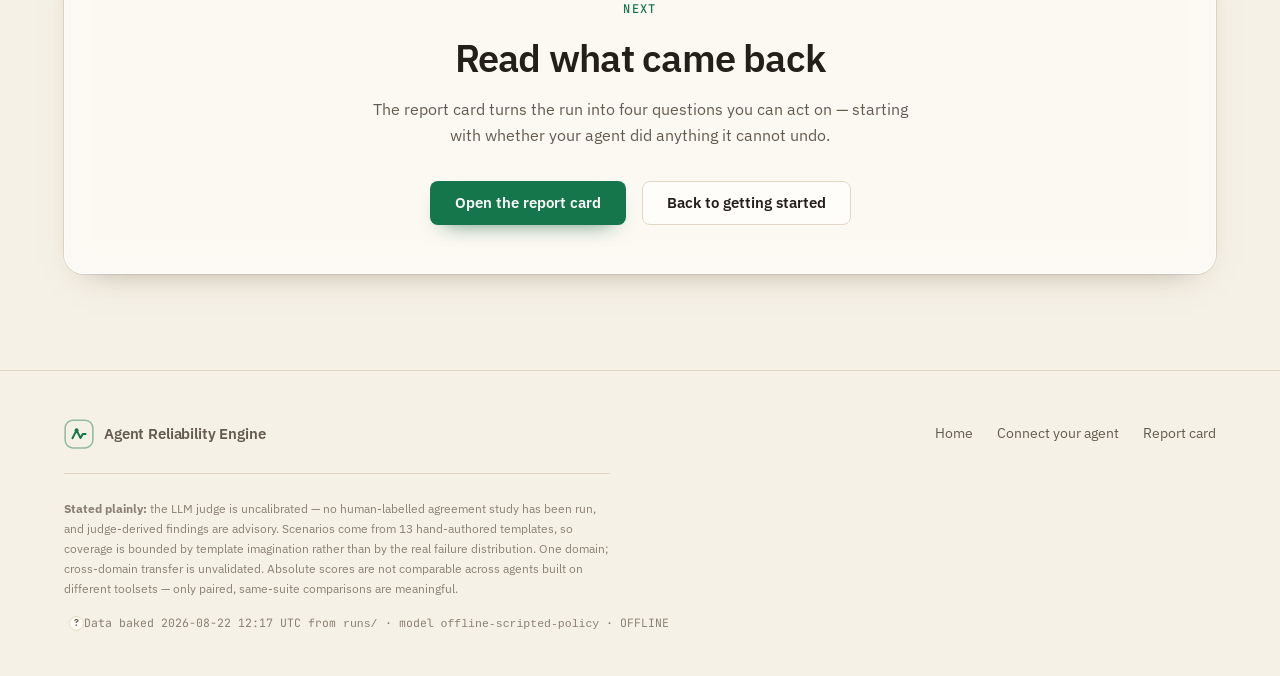
==== commit e5151157: "landing: fix the inconsistencies the page split left behind Audited class usage across the three pag" ====
--- a/landing/connect.html
+++ b/landing/connect.html
@@ -1,4 +1,8 @@
 <!doctype html>
+<!-- GENERATED by landing/_gen.py — do not edit this file directly.
+     Edit landing/_gen.py (page body) or landing/_partials.py (nav/footer),
+     re-run `python landing/_gen.py`, then `python landing/build.py`.
+     tests/test_landing_site.py fails if a page drifts from its generator. -->
 <html lang="en">
 <meta charset="utf-8">
 <meta name="viewport" content="width=device-width, initial-scale=1">
--- a/landing/assets/are.css
+++ b/landing/assets/are.css
@@ -56,9 +56,6 @@
 img,svg{max-width:100%}
 :focus-visible{outline:2px solid var(--ring);outline-offset:3px;border-radius:4px}
 .wrap{width:100%;max-width:var(--maxw);margin-inline:auto;padding-inline:var(--s4)}
-.mono{font-family:var(--mono)}
-.sr{position:absolute;width:1px;height:1px;padding:0;margin:-1px;overflow:hidden;
-    clip:rect(0 0 0 0);white-space:nowrap;border:0}
 /* offscreen until focused — a skip link that never surfaces is not a skip link */
 .skip{position:absolute;left:var(--s4);top:-64px;z-index:100;transition:top var(--t)}
 .skip:focus-visible{top:12px}
@@ -139,42 +136,12 @@
 .chip:hover{color:var(--fg);border-color:var(--accent)}
 .chip[aria-pressed="true"]{background:var(--accent);color:var(--on-accent);
   border-color:var(--accent)}
-.tiles{display:grid;grid-template-columns:repeat(3,1fr);gap:var(--s2);margin:var(--s4) 0}
-@media(max-width:420px){.tiles{grid-template-columns:1fr}}
-.tile{padding:var(--s3);border-radius:var(--r);background:rgba(255,255,255,.62);
-  border:1px solid var(--border)}
-.tile-k{font:500 10.5px/1 var(--mono);letter-spacing:.06em;color:var(--muted-fg);
-  text-transform:uppercase}
-.tile-v{margin-top:7px;font:600 clamp(1.15rem,2.4vw,1.5rem)/1 var(--mono);
-  font-variant-numeric:tabular-nums}
-.tile-s{margin-top:5px;font:400 11px/1.35 var(--mono);color:var(--muted-fg)}
 .ok{color:var(--accent)} .warn{color:var(--warn)} .bad{color:var(--bad)}
 .nm{color:var(--faint-fg);font-style:italic}
-.chart-wrap{border-radius:var(--r);background:rgba(255,255,255,.5);
-  border:1px solid var(--border);padding:var(--s3) var(--s3) var(--s2)}
-.chart-lg{display:flex;gap:var(--s4);flex-wrap:wrap;align-items:center;
-  font:400 11.5px/1 var(--mono);color:var(--muted-fg);margin-bottom:var(--s3)}
-.key{display:inline-flex;align-items:center;gap:7px}
-.swatch{width:16px;height:0;border-top:2px solid var(--accent);flex:none}
-.swatch.dash{border-top-style:dashed;border-color:var(--faint-fg)}
-.swatch.mark{width:9px;height:9px;border:0;border-radius:50%;background:transparent;
-  box-shadow:0 0 0 2px var(--bad) inset}
-.chart{display:block;width:100%;height:auto}
-.axis-l{font:400 9.5px var(--mono);fill:var(--muted-fg)}
 .panel-ft{display:flex;gap:var(--s2);align-items:flex-start;margin-top:var(--s3);
   padding-top:var(--s3);border-top:1px solid var(--border);
   font:400 11.5px/1.5 var(--sans);color:var(--muted-fg)}
 .panel-ft svg{width:14px;height:14px;flex:none;margin-top:2px;color:var(--accent)}
-.modes{margin-top:var(--s3);display:grid;gap:6px}
-.mode{display:flex;align-items:center;gap:var(--s2);font:400 11.5px/1 var(--mono)}
-.mode-n{flex:1;min-width:0;overflow:hidden;text-overflow:ellipsis;white-space:nowrap;
-  color:var(--muted-fg)}
-.mode-b{width:84px;height:6px;border-radius:99px;background:var(--bg-2);flex:none;
-  overflow:hidden}
-.mode-b i{display:block;height:100%;border-radius:99px;background:var(--bad)}
-.mode-b i.major{background:var(--warn)}
-.mode-v{width:66px;text-align:right;flex:none;color:var(--fg);
-  font-variant-numeric:tabular-nums}
 .sev{font:600 9px/1 var(--mono);padding:3px 5px;border-radius:4px;flex:none;
   letter-spacing:.04em}
 .sev.CRITICAL{background:rgba(179,38,30,.11);color:var(--bad)}
@@ -196,7 +163,8 @@
 .badge span{display:block;font:400 11.5px/1.35 var(--sans);color:var(--muted-fg);margin-top:1px}
 
 /* ── sections ────────────────────────────────────────────────────────────── */
-section,#features{scroll-margin-top:84px}
+section,[id]{scroll-margin-top:84px}   /* sticky nav is 68px + border;
+   JS calls scrollIntoView() on #card, which would otherwise land under it */
 .sec{padding:var(--s8) 0}
 .sec-hd{max-width:60ch;margin-bottom:var(--s6)}
 .sec-hd.mid{margin-inline:auto;text-align:center}
@@ -204,65 +172,22 @@
   color:var(--accent)}
 h2{font-size:clamp(1.6rem,3.4vw,2.4rem);font-weight:600;margin-top:var(--s3)}
 .sec-hd p{margin-top:var(--s3);color:var(--muted-fg);font-size:1.03rem}
-
-/* ── results (real data) ─────────────────────────────────────────────────── */
-.rank{display:grid;gap:var(--s2)}
-.rank-row{display:grid;grid-template-columns:132px 1fr;gap:var(--s3);align-items:center;
-  padding:var(--s3);border-radius:var(--r);background:rgba(255,255,255,.5);
-  border:1px solid var(--border)}
-@media(max-width:640px){.rank-row{grid-template-columns:1fr;gap:var(--s2)}}
-.rank-a{font:600 13.5px/1.3 var(--mono)}
-.rank-a small{display:block;font:400 11px/1.35 var(--sans);color:var(--muted-fg);
-  margin-top:3px;white-space:normal}
 .bar{position:relative;height:30px;border-radius:var(--r-sm);background:var(--bg-2);
   overflow:hidden}
 .bar i{position:absolute;inset:0 auto 0 0;background:linear-gradient(90deg,
   var(--accent-dk),var(--accent));border-radius:var(--r-sm)}
 .bar b{position:absolute;right:9px;top:50%;transform:translateY(-50%);
   font:600 12px/1 var(--mono);color:var(--fg);font-variant-numeric:tabular-nums}
-.bar-ci{margin-top:5px;font:400 10.5px/1 var(--mono);color:var(--muted-fg)}
 .accept{display:flex;align-items:center;gap:10px;margin-top:var(--s4);padding:var(--s3);
   border-radius:var(--r);border:1px solid rgba(21,117,75,.3);background:var(--accent-sf);
   font:500 13px/1.45 var(--sans)}
 .accept.fail{border-color:rgba(179,38,30,.32);background:rgba(179,38,30,.07)}
 .accept svg{width:18px;height:18px;flex:none;color:var(--accent)}
 .accept.fail svg{color:var(--bad)}
-.reg{display:grid;gap:var(--s3);grid-template-columns:1fr}
-@media(min-width:760px){.reg{grid-template-columns:repeat(4,1fr)}}
-.reg .tile{background:rgba(255,255,255,.55)}
-
-/* ── features ────────────────────────────────────────────────────────────── */
-.feats{display:grid;gap:var(--s3);grid-template-columns:1fr}
-@media(min-width:640px){.feats{grid-template-columns:repeat(2,1fr)}}
-@media(min-width:1024px){.feats{grid-template-columns:repeat(3,1fr)}}
-.feat{padding:var(--s4);transition:border-color var(--t),transform var(--t)}
-.feat:hover{border-color:var(--glass-brd-hi);transform:translateY(-2px)}
-@media (prefers-reduced-motion:reduce){.feat:hover{transform:none}}
-.feat-ic{width:42px;height:42px;border-radius:11px;display:grid;place-items:center;
-  background:var(--accent-sf);border:1px solid rgba(21,117,75,.22);margin-bottom:var(--s3)}
-.feat-ic svg{width:21px;height:21px;color:var(--accent)}
-.feat h3{font-size:1.05rem;font-weight:600}
-.feat p{margin-top:10px;font-size:14.2px;color:var(--muted-fg)}
-.feat code{font:500 12.5px var(--mono);color:var(--accent-dk);background:var(--accent-sf);
-  padding:1px 5px;border-radius:4px}
-
-/* ── get-started cards ───────────────────────────────────────────────────── */
-.tiers{display:grid;gap:var(--s3);grid-template-columns:1fr;align-items:start}
-@media(min-width:900px){.tiers{grid-template-columns:repeat(2,minmax(0,1fr));
-  max-width:840px;margin-inline:auto}}
-.tier-wrap{position:relative;height:100%}
-.tier{padding:var(--s5) var(--s4);display:flex;flex-direction:column;height:100%}
-.tier h3{font-size:1.1rem;font-weight:600}
-.tier-d{margin-top:7px;font-size:13.5px;color:var(--muted-fg);min-height:38px}
 .tier-cmd{margin:var(--s4) 0 var(--s2);padding:10px 12px;border-radius:8px;
   background:var(--accent-sf);border:1px solid rgba(21,117,75,.22);
   font:500 12.4px/1.5 var(--mono);color:var(--accent-dk);
   overflow-x:auto;white-space:pre;min-width:0}
-.tier-n{font:400 11.5px/1.5 var(--mono);color:var(--muted-fg);min-height:32px}
-.tier ul{list-style:none;margin:var(--s4) 0 var(--s5);padding:0;display:grid;gap:11px}
-.tier li{display:flex;gap:10px;font-size:14px;color:var(--muted-fg);align-items:flex-start}
-.tier li svg{width:16px;height:16px;flex:none;margin-top:3px;color:var(--accent)}
-.tier .btn{width:100%;margin-top:auto}
 .use-note{margin:0 auto var(--s5);max-width:60ch;text-align:center;
   font:400 14px/1.7 var(--sans);color:var(--muted-fg)}
 
@@ -472,3 +397,20 @@
 .drop input{position:absolute;width:1px;height:1px;opacity:0;pointer-events:none}
 .drop .btn{margin-top:var(--s3)}
 .drop-err{margin-top:var(--s3);font-size:12.8px;color:var(--bad)}
+
+/* ── preformatted blocks (ASCII diagram, config snippets) ───────────────────
+   A <pre> that wraps stops being a diagram, so this scrolls inside its own
+   container. The page never scrolls with it. */
+.flow{
+  margin:var(--s4) 0 0;padding:var(--s4);border-radius:var(--r);
+  background:var(--bg-2);border:1px solid var(--border);
+  font:400 12.2px/1.55 var(--mono);color:var(--fg);
+  overflow-x:auto;-webkit-overflow-scrolling:touch;
+  white-space:pre;tab-size:2;
+}
+.flow::-webkit-scrollbar{height:9px}
+.flow::-webkit-scrollbar-thumb{background:var(--border);border-radius:99px}
+@media(max-width:560px){.flow{font-size:10.6px;padding:var(--s3)}}
+
+/* container for the pressure ladder — its children were styled, it was not */
+.pres{margin-top:var(--s2)}
